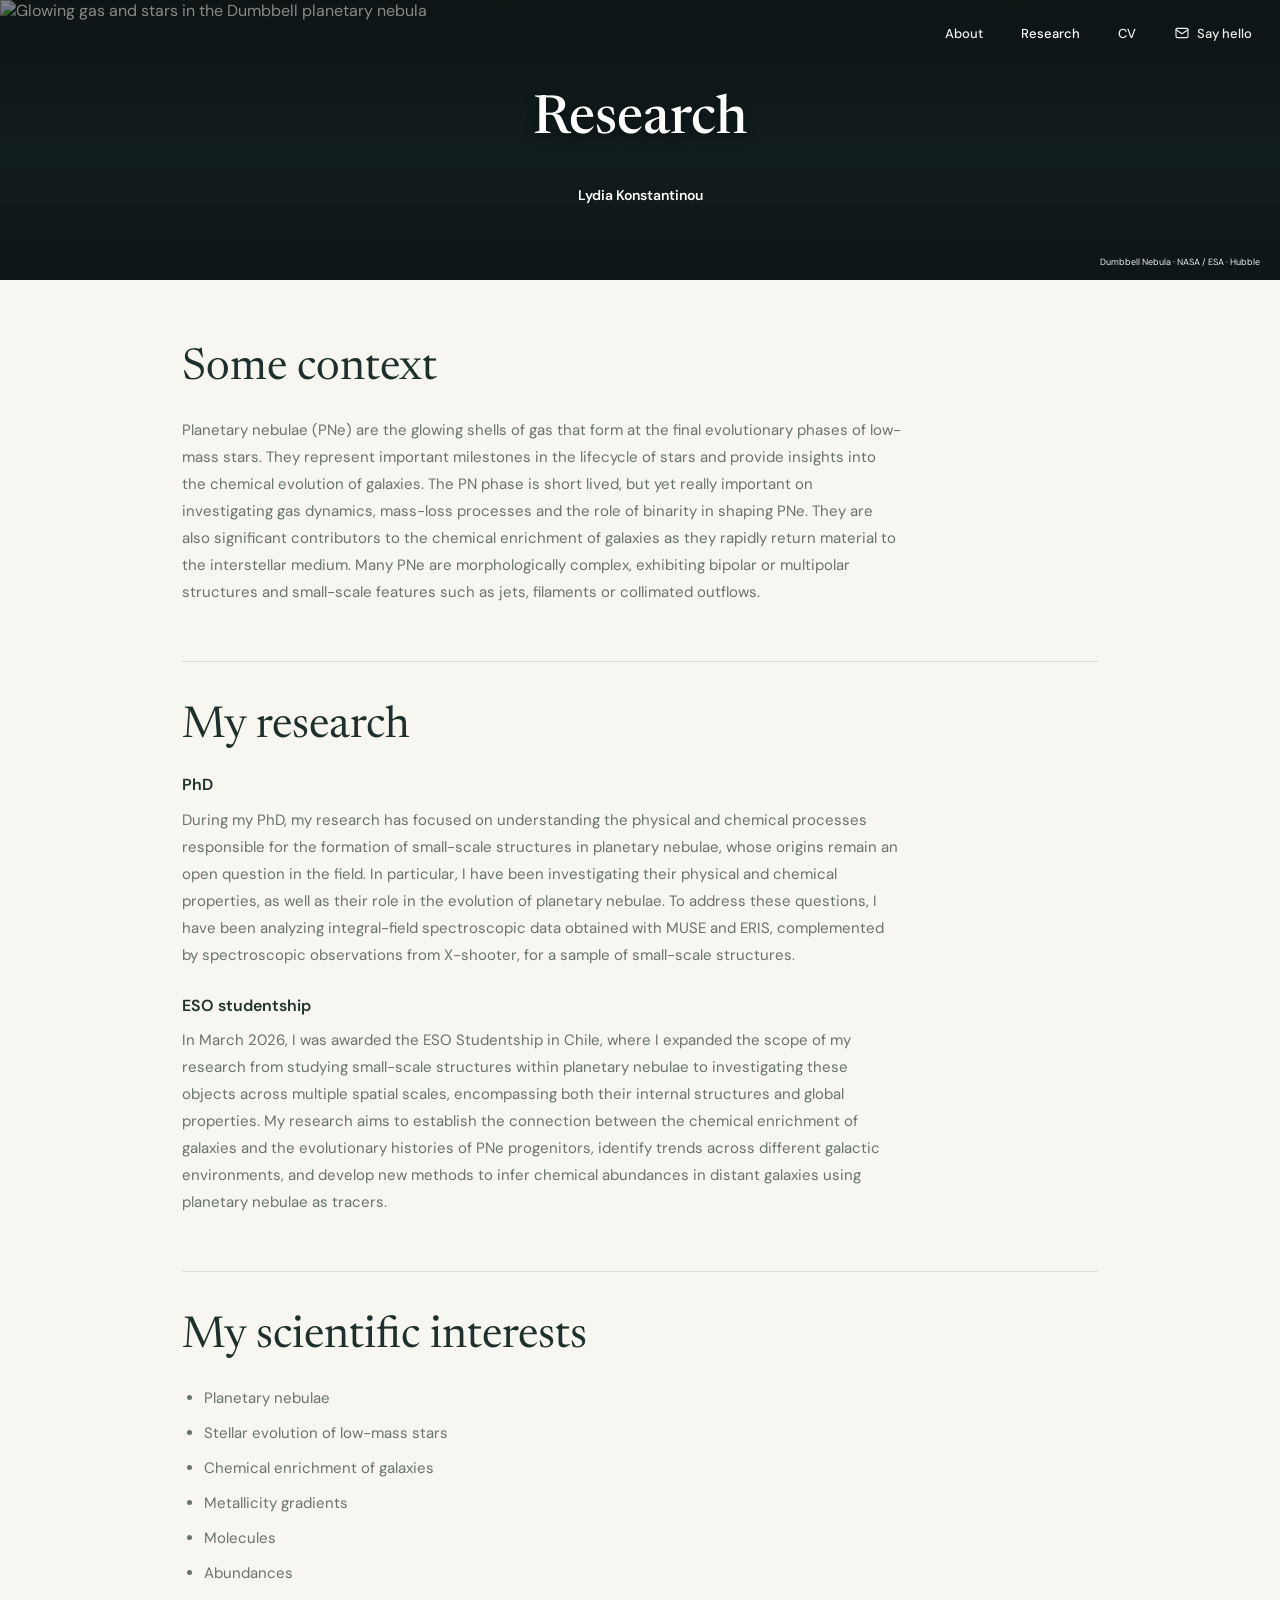
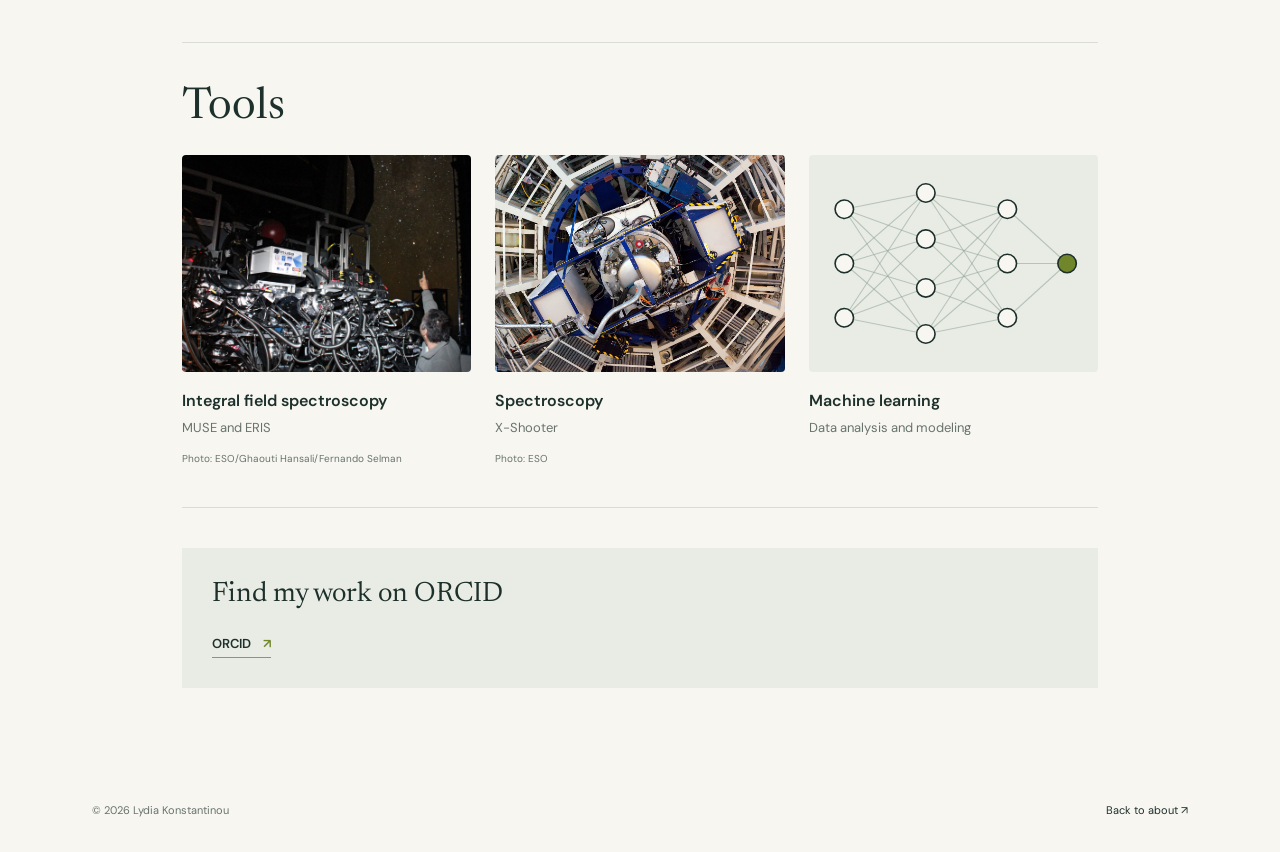
==== writing/index.html @ 40bbfa34 "Add files via upload" ====
<!doctype html>
<html lang="en">
  <head>
    <meta charset="utf-8">
    <meta name="viewport" content="width=device-width, initial-scale=1">
    <meta name="description" content="Research, scientific interests, and tools of Lydia Konstantinou.">
    <meta name="author" content="Lydia Konstantinou">
    <title>Research — Lydia Konstantinou</title>
    <link rel="preconnect" href="https://fonts.googleapis.com">
    <link rel="preconnect" href="https://fonts.gstatic.com" crossorigin>
    <link href="https://fonts.googleapis.com/css2?family=DM+Mono:wght@400;500&amp;family=DM+Sans:wght@400;500;600;700&amp;family=Newsreader:opsz,wght@6..72,400;6..72,500&amp;display=swap" rel="stylesheet">
    <link rel="stylesheet" href="../styles.css">
  </head>
  <body id="top" class="research-page">
    <div class="hero-banner">
      <img class="hero-photo" src="https://science.nasa.gov/wp-content/uploads/2023/04/opo0306a-jpg.webp" alt="Glowing gas and stars in the Dumbbell planetary nebula" fetchpriority="high">
      <header class="site-header">
        <nav class="site-nav" aria-label="Main navigation">
          <a class="nav-link" href="../index.html">About</a>
          <a class="nav-link active" href="index.html" aria-current="page">Research</a>
          <a class="nav-link" href="../cv.html">CV</a>
          <a class="nav-link email-nav-link" href="mailto:Lydia.Konstantinou@eso.org" aria-label="Say hello — email Lydia.Konstantinou@eso.org"><svg class="email-icon" viewBox="0 0 24 24" fill="none" stroke="currentColor" stroke-width="1.7" stroke-linecap="round" stroke-linejoin="round" aria-hidden="true"><rect x="3" y="5" width="18" height="14" rx="2"/><path d="m3 7 9 6 9-6"/></svg><span>Say hello</span></a>
        </nav>
      </header>
      <section class="hero-title" aria-labelledby="research-title">
        <h1 id="research-title">Research</h1>
        <a href="mailto:lydiakonst@gmail.com">Lydia Konstantinou</a>
      </section>
      <p class="hero-credit">Dumbbell Nebula · NASA / ESA · Hubble</p>
    </div>

    <main class="research-main">
      <section class="research-section" aria-labelledby="nebulae-title">
        <h2 id="nebulae-title">Some context</h2>
        <!-- Replace this paragraph with your explanation. Add more paragraphs here as needed. -->
        <div class="research-copy">
          <p>Planetary nebulae (PNe) are the glowing shells of gas 
            that form at the final evolutionary phases of low-mass stars.
            They represent important milestones in the lifecycle of stars and provide insights into the chemical evolution of galaxies. 
            The PN phase is short lived, but yet really important
            on investigating gas dynamics, mass-loss processes and the role of binarity in shaping PNe.  
            They are also significant contributors to the chemical enrichment of galaxies as they rapidly return material to the interstellar medium. 
         Many PNe are morphologically complex, exhibiting bipolar or multipolar structures and small-scale features such as 
    jets, filaments or collimated outflows. </p>
        </div>
      </section>

      <section class="research-section" aria-labelledby="my-research-title">
        <h2 id="my-research-title">My research</h2>
        <div class="research-copy">
          <h3 class="research-subheading">PhD</h3>
          <p>During my PhD, my research has focused on understanding 
            the physical and chemical processes responsible for the formation 
            of small-scale structures in planetary nebulae, whose origins
             remain an open question in the field. In particular, I have been
             investigating their physical and chemical properties, as well as 
             their role in the evolution of planetary nebulae. To address these
              questions, I have been analyzing integral-field spectroscopic 
              data obtained with MUSE and ERIS, complemented by spectroscopic 
              observations from X-shooter, for a sample of small-scale 
              structures.</p>

          <h3 class="research-subheading">ESO studentship</h3>
          <p>In March 2026, I was awarded the ESO Studentship in Chile, 
            where I expanded the scope of my research from studying small-scale structures
             within planetary nebulae to investigating these objects across multiple
              spatial scales, encompassing both their internal structures and global
               properties. 
            My research aims to establish the connection between the chemical enrichment of
             galaxies and the evolutionary histories of PNe progenitors, 
             identify trends across different galactic environments,
              and develop new methods to infer chemical abundances in distant 
              galaxies using planetary nebulae as tracers.</p>
        </div>
      </section>

      <section class="research-section" aria-labelledby="interests-title">
        <h2 id="interests-title">My scientific interests</h2>
        <ul class="scientific-interests">
          <li>Planetary nebulae</li>
       <li>Stellar evolution of low-mass stars</li>
          <li>Chemical enrichment of galaxies</li>
         <li>Metallicity gradients</li>
            <li>Molecules</li>
            <li>Abundances</li>

        </ul>
      </section>

      <section class="research-section" aria-labelledby="tools-title">
        <h2 id="tools-title">Tools</h2>
        <div class="research-tools">
          <figure class="research-tool">
            <img src="../assets/research/muse.jpg" alt="MUSE integral field spectrograph inside the Very Large Telescope dome" loading="lazy">
            <figcaption>
              <h3>Integral field spectroscopy</h3>
              <p>MUSE and ERIS</p>
              <a class="image-credit" href="https://www.eso.org/public/images/eso1407f/">Photo: ESO/Ghaouti Hansali/Fernando Selman</a>
            </figcaption>
          </figure>
          <figure class="research-tool">
            <img src="../assets/research/xshooter.jpg" alt="The X-shooter spectrograph instrument" loading="lazy">
            <figcaption>
              <h3>Spectroscopy</h3>
              <p>X-Shooter</p>
              <a class="image-credit" href="https://www.eso.org/public/images/eso0920b/">Photo: ESO</a>
            </figcaption>
          </figure>
          <figure class="research-tool">
            <img src="../assets/research/machine-learning.svg" alt="Illustration of connected nodes in a neural network" loading="lazy">
            <figcaption>
              <h3>Machine learning</h3>
              <p>Data analysis and modeling</p>
            </figcaption>
          </figure>
        </div>
      </section>

      <section class="orcid-section" aria-labelledby="orcid-title">
        <h2 id="orcid-title">Find my work on ORCID</h2>
        <a class="text-link orcid-link" href="https://orcid.org/0000-0002-1382-2367">ORCID <span aria-hidden="true">↗</span></a>
      </section>
    </main>

    <footer class="site-footer">
      <span>© 2026 Lydia Konstantinou</span>
      <a href="../index.html">Back to about ↗</a>
    </footer>
  </body>
</html>
---- styles.css ----
:root {
  color-scheme: light;
  --paper: #f7f6f1;
  --ink: #1d302c;
  --muted: #68736d;
  --line: #d9ddd5;
  --accent: #d1f05a;
  --mono: "DM Mono", monospace;
  --sans: "DM Sans", sans-serif;
  --serif: "Newsreader", Georgia, serif;
}

* {
  box-sizing: border-box;
}

html {
  scroll-behavior: smooth;
}

body {
  margin: 0;
  background: var(--paper);
  color: var(--ink);
  font-family: var(--sans);
  -webkit-font-smoothing: antialiased;
}

a {
  color: inherit;
  text-decoration: none;
}

.site-header,
.site-footer {
  display: flex;
  align-items: center;
  justify-content: space-between;
  padding-inline: 7.2%;
}

.site-header {
  height: 86px;
  border-bottom: 1px solid var(--line);
}

.wordmark {
  font-size: 20px;
  font-weight: 700;
  letter-spacing: 0;
}

.wordmark span {
  color: #8aa42c;
}

.site-nav {
  display: flex;
  align-items: center;
  gap: 38px;
  height: 100%;
}

.nav-link,
.header-note {
  font-size: 13px;
  font-weight: 500;
}

.nav-link {
  display: grid;
  align-content: center;
  height: 100%;
  color: var(--muted);
}

.nav-link.active {
  color: var(--ink);
  box-shadow: inset 0 -2px var(--ink);
}

.nav-link.email-nav-link {
  display: flex;
  align-items: center;
  gap: 7px;
  white-space: nowrap;
}

.email-icon {
  width: 16px;
  height: 16px;
  flex-shrink: 0;
}

.header-note span {
  margin-left: 7px;
}

.intro {
  position: relative;
  display: grid;
  grid-template-columns: 1fr 0.92fr;
  align-items: center;
  gap: 7.5%;
  min-height: 590px;
  padding: 82px 10.2% 92px 13.5%;
  overflow: hidden;
}

.intro-copy {
  max-width: 470px;
  padding-bottom: 8px;
  animation: arrive 700ms ease-out both;
}

.eyebrow,
.section-label,
.intro-image figcaption,
.intro-index,
.writing-count {
  font-family: var(--mono);
  font-size: 10px;
  letter-spacing: 0;
  text-transform: uppercase;
}

.eyebrow {
  display: flex;
  align-items: center;
  gap: 10px;
  margin: 0 0 28px;
  color: var(--muted);
}

.status-dot {
  width: 8px;
  height: 8px;
  border-radius: 50%;
  background: #8aa42c;
  box-shadow: 0 0 0 4px #e8edda;
}

h1,
h2,
p,
figure {
  margin-top: 0;
}

.intro h1 {
  margin-bottom: 23px;
  font-family: var(--serif);
  font-size: clamp(54px, 6.3vw, 86px);
  font-weight: 400;
  line-height: 0.98;
}

.intro h1 span {
  color: #71852b;
  font-style: italic;
}

.intro-text {
  max-width: 365px;
  margin-bottom: 29px;
  color: var(--muted);
  font-size: 15px;
  line-height: 1.8;
}

.text-link {
  display: inline-flex;
  align-items: center;
  gap: 12px;
  padding-bottom: 5px;
  border-bottom: 1px solid #8aa42c;
  font-size: 13px;
  font-weight: 600;
}

.text-link span {
  color: #71852b;
  transition: transform 160ms ease;
}

.text-link:hover span {
  transform: translateX(4px);
}

.intro-image {
  position: relative;
  width: 100%;
  max-width: 500px;
  margin: 0;
  animation: arrive 700ms 120ms ease-out both;
}

.intro-image img {
  display: block;
  width: 100%;
  aspect-ratio: 1.17;
  object-fit: cover;
  object-position: center;
}

.intro-image figcaption {
  display: flex;
  justify-content: space-between;
  padding-top: 12px;
  color: var(--muted);
  font-size: 9px;
}

.intro-index {
  position: absolute;
  right: 7.2%;
  bottom: 58px;
  color: #95a098;
}

.affiliations {
  padding: 40px 13.5% 48px;
  background: #e9ece4;
}

.contact-section {
  padding: 56px 13.5%;
}

.contact-section h2 {
  margin-bottom: 20px;
  font-family: var(--serif);
  font-size: clamp(34px, 4vw, 52px);
  font-weight: 400;
}

.contact-section p {
  max-width: 620px;
  color: var(--muted);
  font-size: 15px;
  line-height: 1.8;
}

.contact-button {
  display: inline-flex;
  align-items: center;
  gap: 9px;
  margin-top: 8px;
  padding: 13px 20px;
  border-radius: 4px;
  background: var(--ink);
  color: var(--paper);
  font-size: 14px;
  font-weight: 500;
}

.contact-button:hover {
  background: #354d43;
}

.contact-emails {
  display: grid;
  gap: 12px;
  padding: 0;
  margin: 24px 0 0;
  list-style: none;
  font-size: 14px;
}

.contact-emails a {
  text-decoration: underline;
  text-decoration-color: #8aa42c;
  text-underline-offset: 5px;
  overflow-wrap: anywhere;
}

@media (max-width: 760px) {
  .contact-section {
    padding: 40px 8%;
  }
}

.affiliation-list {
  display: grid;
  grid-template-columns: repeat(3, minmax(0, 1fr));
  gap: 32px;
  margin-top: 28px;
}

.affiliation {
  display: flex;
  flex-direction: column;
  align-items: center;
  gap: 18px;
  text-align: center;
  font-size: 13px;
  line-height: 1.5;
}

.affiliation-logo {
  display: grid;
  place-items: center;
  width: 100%;
  height: 160px;
}

.affiliation-logo img {
  display: block;
  width: auto;
  height: auto;
  max-width: 100%;
  max-height: 160px;
  object-fit: contain;
}

.affiliation-logo img[src$="eso.jpg"] {
  mix-blend-mode: multiply;
}

.affiliation-logo img[src$="eso.jpg"],
.affiliation-logo img[src$="patras.png"] {
  max-height: 130px;
}

.affiliation:hover span {
  text-decoration: underline;
  text-underline-offset: 4px;
}

@media (max-width: 760px) {
  .affiliations {
    padding: 37px 8%;
  }

  .affiliation-list {
    grid-template-columns: 1fr;
    max-width: 340px;
    margin-inline: auto;
  }
}

.about-strip {
  display: grid;
  grid-template-columns: 1fr 2.5fr auto;
  align-items: center;
  gap: 6%;
  min-height: 180px;
  padding: 35px 13.5%;
  background: #e9ece4;
}

.section-label {
  margin: 0;
  color: #66736a;
  font-size: 9px;
  white-space: nowrap;
}

.about-copy {
  max-width: 570px;
  margin: 0;
  font-family: var(--serif);
  font-size: 21px;
  line-height: 1.5;
}

.round-link {
  display: grid;
  width: 42px;
  aspect-ratio: 1;
  place-items: center;
  border: 1px solid #a9b2a6;
  border-radius: 50%;
  font-size: 17px;
  transition: background 160ms ease, color 160ms ease;
}

.round-link:hover {
  background: var(--ink);
  color: var(--paper);
}

.site-footer {
  min-height: 84px;
  color: var(--muted);
  font-size: 11px;
}

.site-footer a {
  color: var(--ink);
}

.writing-main {
  max-width: 940px;
  min-height: calc(100vh - 170px);
  margin: 0 auto;
  padding: 92px 30px 100px;
}

.research-main {
  max-width: 1120px;
  margin-inline: auto;
  padding: 64px 8% 80px;
  animation: arrive 700ms ease-out both;
}

.research-section {
  padding-bottom: 40px;
  margin-bottom: 40px;
  border-bottom: 1px solid var(--line);
}

.research-section .section-label {
  margin-bottom: 18px;
}

.research-main h2 {
  margin-bottom: 22px;
  font-family: var(--serif);
  font-size: clamp(30px, 4vw, 44px);
  font-weight: 400;
  line-height: 1.15;
}

.research-copy,
.talks-list {
  max-width: 720px;
  min-height: 110px;
  color: var(--muted);
  font-size: 15px;
  line-height: 1.8;
}

.content-placeholder {
  color: var(--muted);
  font-style: italic;
}

.research-subheading {
  margin: 26px 0 10px;
  color: var(--ink);
  font-family: var(--sans);
  font-size: 16px;
  font-weight: 600;
  line-height: 1.4;
}

.research-subheading:first-child {
  margin-top: 0;
}

.talk-entry {
  padding-block: 24px;
  border-bottom: 1px solid var(--line);
}

.talks-items {
  margin: 0;
  padding-left: 22px;
}

.talks-items li {
  padding-left: 6px;
  margin-bottom: 16px;
}

.talk-meta {
  margin-bottom: 10px;
  font-family: var(--mono);
  font-size: 11px;
}

.talk-entry h3 {
  margin: 0 0 12px;
  font-family: var(--serif);
  font-size: 26px;
  font-weight: 400;
  color: var(--ink);
}

.orcid-section {
  padding: 30px;
  background: #e9ece4;
}

.orcid-section h2 {
  font-size: 28px;
}

.scientific-interests {
  padding-left: 22px;
  color: var(--muted);
  font-size: 15px;
  line-height: 1.8;
}

.scientific-interests li + li {
  margin-top: 8px;
}

.research-tools {
  display: grid;
  grid-template-columns: repeat(3, minmax(0, 1fr));
  gap: 24px;
}

.research-tool {
  margin: 0;
}

.research-tool img {
  display: block;
  width: 100%;
  aspect-ratio: 4 / 3;
  object-fit: cover;
  border-radius: 4px;
}

.research-tool:first-child img {
  object-position: center 65%;
}

.research-tool h3 {
  margin: 18px 0 8px;
  font-size: 16px;
  font-weight: 600;
}

.research-tool p {
  margin-bottom: 10px;
  color: var(--muted);
  font-size: 13px;
}

.image-credit {
  color: var(--muted);
  font-size: 10px;
  line-height: 1.5;
}

.image-credit:hover {
  text-decoration: underline;
}

@media (max-width: 760px) {
  .research-tools {
    grid-template-columns: 1fr;
    gap: 32px;
  }
}

.cv-contents {
  display: flex;
  flex-wrap: wrap;
  gap: 12px 24px;
  margin-bottom: 48px;
  font-size: 13px;
  color: var(--muted);
}

.cv-contents a:hover {
  text-decoration: underline;
}

.cv-section {
  color: var(--muted);
  font-size: 15px;
  line-height: 1.8;
  scroll-margin-top: 24px;
}

.cv-section h2,
.cv-section h3 {
  color: var(--ink);
}

.cv-section h3 {
  margin: 28px 0 10px;
  font-size: 17px;
  font-weight: 600;
  line-height: 1.4;
}

.cv-meta {
  font-size: 13px;
}

.cv-entry + .cv-entry {
  margin-top: 32px;
}

.cv-list {
  padding-left: 22px;
}

.cv-list li {
  padding-left: 4px;
  margin-bottom: 14px;
}

.writing-main .eyebrow {
  margin-bottom: 22px;
}

.writing-main h1 {
  margin-bottom: 18px;
  font-family: var(--serif);
  font-size: clamp(56px, 7vw, 84px);
  font-weight: 400;
}

.writing-lede {
  max-width: 520px;
  margin-bottom: 58px;
  color: var(--muted);
  font-size: 15px;
  line-height: 1.8;
}

.writing-list {
  border-top: 1px solid var(--line);
}

.writing-item {
  display: grid;
  grid-template-columns: 110px 1fr auto;
  align-items: center;
  gap: 26px;
  min-height: 98px;
  border-bottom: 1px solid var(--line);
}

.writing-item time,
.writing-count {
  color: var(--muted);
}

.writing-item h2 {
  margin: 0;
  font-family: var(--serif);
  font-size: 24px;
  font-weight: 400;
}

.writing-count {
  font-size: 9px;
}

.hero-banner {
  position: relative;
  isolation: isolate;
  min-height: 280px;
  background: #182728;
  color: #fff;
}

.hero-photo {
  position: absolute;
  inset: 0;
  z-index: -2;
  width: 100%;
  height: 100%;
  object-fit: cover;
  object-position: center 45%;
}

.hero-banner::before {
  content: "";
  position: absolute;
  inset: 0;
  z-index: -1;
  background: linear-gradient(180deg, rgb(0 0 0 / 48%), rgb(0 0 0 / 28%) 55%, rgb(0 0 0 / 45%));
}

.hero-banner .site-header {
  height: 66px;
  padding-inline: 28px;
  border: 0;
  gap: 30px;
}

.hero-banner .wordmark {
  font-size: 18px;
  font-weight: 400;
}

.hero-banner .site-nav {
  margin-left: auto;
}

.hero-banner .nav-link {
  color: #eee;
}

.hero-banner .nav-link.active {
  color: #fff;
  box-shadow: none;
}

.hero-title {
  padding: 24px 24px 62px;
  text-align: center;
}

.hero-title h1 {
  margin-bottom: 32px;
  font-family: var(--serif);
  font-size: clamp(38px, 4.2vw, 58px);
  font-weight: 500;
  line-height: 1.15;
  text-shadow: 0 2px 12px rgb(0 0 0 / 35%);
}

.hero-title a {
  font-size: 14px;
  font-weight: 600;
}

.hero-affiliations {
  max-width: 720px;
  margin: 0 auto;
  font-size: 13px;
  font-weight: 400;
  line-height: 1.7;
  color: #fff;
}

.hero-credit {
  position: absolute;
  right: 20px;
  bottom: 12px;
  margin: 0;
  font-size: 9px;
  color: #eee;
}

.home-page .intro {
  display: block;
  min-height: 0;
  padding: 64px 13.5%;
}

.home-page .intro-copy {
  max-width: 780px;
}

.about-photo-row {
  display: grid;
  grid-template-columns: minmax(0, 1fr) minmax(0, 1.4fr);
  align-items: start;
  gap: 32px;
  margin-bottom: 36px;
}

.about-heading {
  display: flex;
  align-items: center;
  gap: 20px;
  margin-top: 40px;
}

.portrait-arrow {
  width: clamp(80px, 10vw, 160px);
  height: 70px;
  color: #71852b;
  flex-shrink: 0;
}

.portrait-arrow[hidden] {
  display: none;
}

.about-portrait {
  margin: 12px 0 0;
}

.about-portrait img {
  display: block;
  width: 100%;
  height: auto;
  border-radius: 8px;
}

.hobbies-line {
  margin-bottom: 24px;
  color: var(--muted);
  font-size: 13px;
  line-height: 1.7;
}

.home-page .intro h2 {
  margin-bottom: 20px;
  font-family: var(--serif);
  font-size: clamp(34px, 4vw, 52px);
  font-weight: 400;
  line-height: 1.1;
}

.home-page .intro-text {
  max-width: 620px;
}

a:focus-visible {
  outline: 2px solid currentColor;
  outline-offset: 5px;
}

@media (max-width: 760px) {
  .about-photo-row {
    grid-template-columns: 1fr;
    gap: 28px;
  }

  .about-portrait {
    max-width: 480px;
    justify-self: center;
  }

  .portrait-arrow {
    transform: rotate(65deg);
  }

  .hero-banner .site-header {
    padding-inline: 6%;
    gap: 16px;
  }

  .hero-banner .wordmark {
    font-size: 15px;
  }

  .hero-banner .site-nav {
    gap: 18px;
  }

  .hero-banner .header-note {
    display: none;
  }

  .hero-title {
    padding-top: 32px;
  }

  .home-page .intro {
    padding: 48px 8%;
  }
}

@keyframes arrive {
  from { opacity: 0; transform: translateY(12px); }
  to { opacity: 1; transform: translateY(0); }
}

@media (max-width: 760px) {
  .site-header,
  .site-footer {
    padding-inline: 6%;
  }

  .site-header {
    height: 72px;
  }

  .site-nav {
    gap: 23px;
  }

  .header-note {
    font-size: 0;
  }

  .header-note span {
    font-size: 15px;
  }

  .intro {
    grid-template-columns: 1fr;
    gap: 48px;
    padding: 72px 8% 62px;
  }

  .intro h1 {
    font-size: 66px;
  }

  .intro-image {
    max-width: none;
  }

  .intro-image img {
    aspect-ratio: 1.28;
  }

  .intro-index {
    right: 8%;
    bottom: 33px;
  }

  .about-strip {
    grid-template-columns: 1fr auto;
    gap: 20px;
    padding: 37px 8%;
  }

  .about-copy {
    grid-column: 1 / -1;
    grid-row: 2;
    font-size: 19px;
  }

  .round-link {
    grid-column: 2;
    grid-row: 1;
  }

  .site-footer {
    flex-wrap: wrap;
    gap: 12px;
    padding-block: 22px;
  }

  .site-footer span:nth-child(2) {
    display: none;
  }

  .writing-main {
    min-height: calc(100vh - 142px);
    padding: 72px 8% 80px;
  }

  .writing-item {
    grid-template-columns: 78px 1fr auto;
    gap: 14px;
    min-height: 88px;
  }

  .writing-item h2 {
    font-size: 20px;
  }
}

@media (prefers-reduced-motion: reduce) {
  *, *::before, *::after {
    scroll-behavior: auto !important;
    animation-duration: 0.01ms !important;
    transition-duration: 0.01ms !important;
  }
}
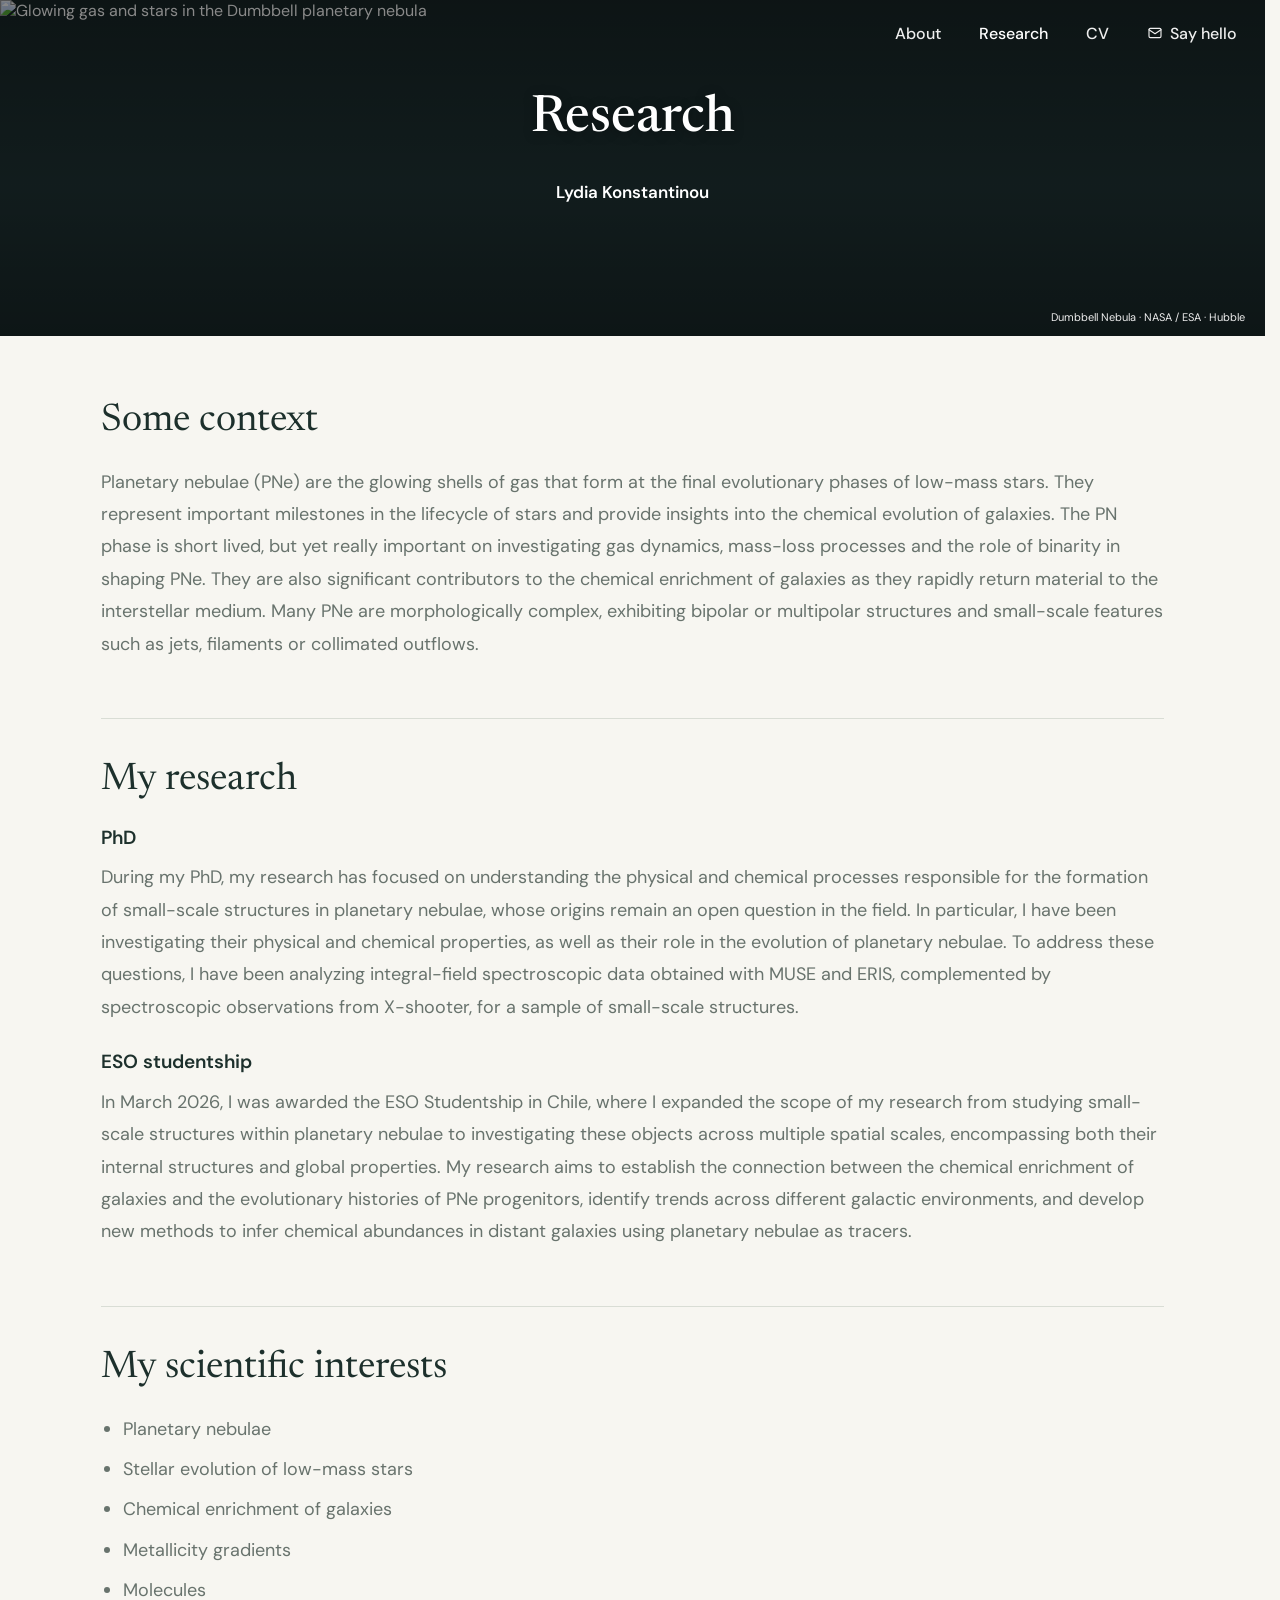
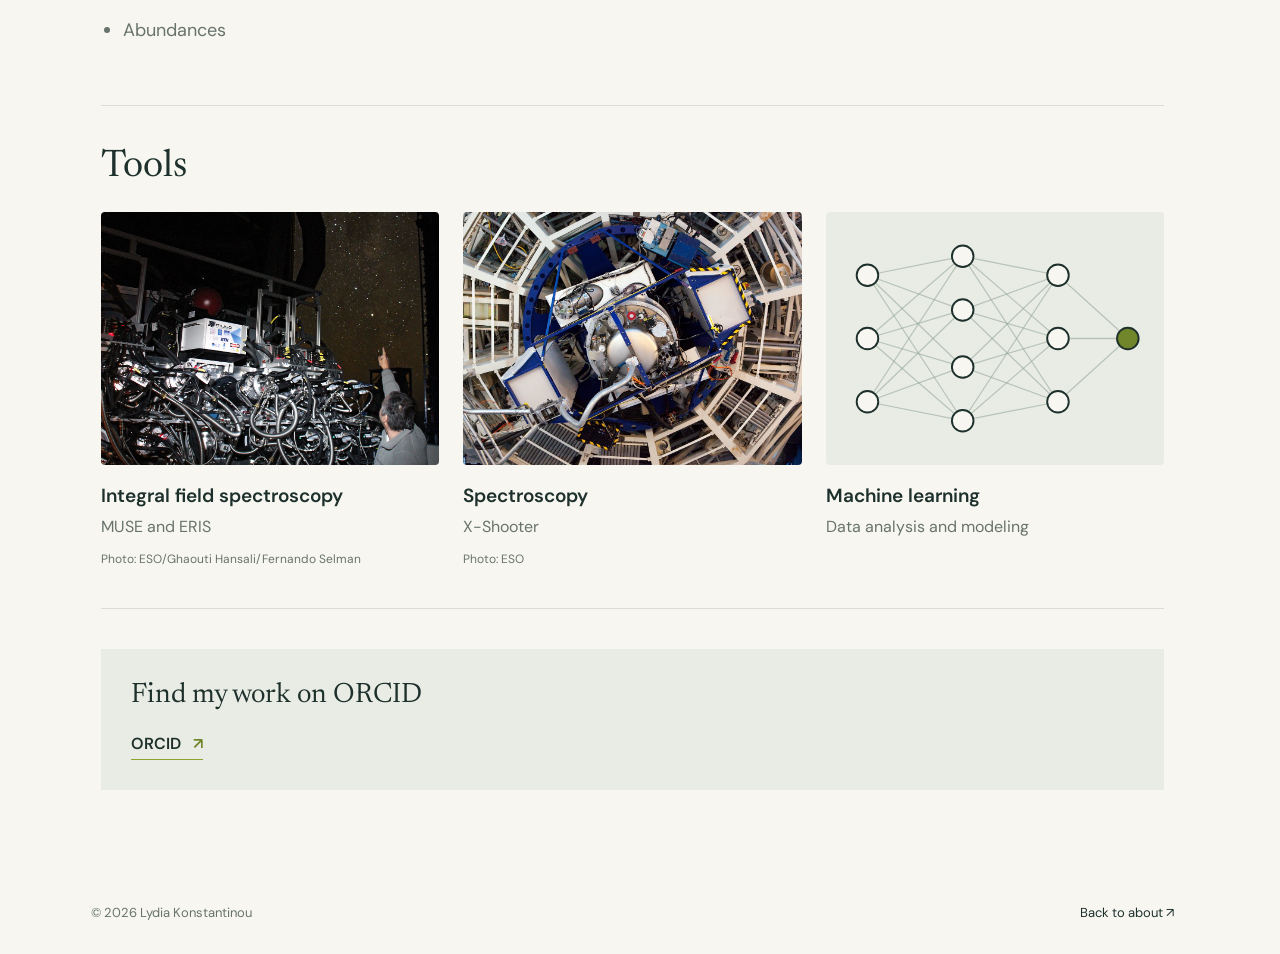
==== commit 719c3a2a: "Add files via upload" ====
--- a/writing/index.html
+++ b/writing/index.html
@@ -10,6 +10,7 @@
     <link rel="preconnect" href="https://fonts.gstatic.com" crossorigin>
     <link href="https://fonts.googleapis.com/css2?family=DM+Mono:wght@400;500&amp;family=DM+Sans:wght@400;500;600;700&amp;family=Newsreader:opsz,wght@6..72,400;6..72,500&amp;display=swap" rel="stylesheet">
     <link rel="stylesheet" href="../styles.css">
+    <script src="../navigation.js" defer></script>
   </head>
   <body id="top" class="research-page">
     <div class="hero-banner">
--- a/styles.css
+++ b/styles.css
@@ -16,6 +16,7 @@
 
 html {
   scroll-behavior: smooth;
+  scrollbar-gutter: stable;
 }
 
 body {
@@ -45,7 +46,7 @@
 }
 
 .wordmark {
-  font-size: 20px;
+  font-size: 24px;
   font-weight: 700;
   letter-spacing: 0;
 }
@@ -63,7 +64,7 @@
 
 .nav-link,
 .header-note {
-  font-size: 13px;
+  font-size: 16px;
   font-weight: 500;
 }
 
@@ -119,7 +120,7 @@
 .intro-index,
 .writing-count {
   font-family: var(--mono);
-  font-size: 10px;
+  font-size: 12px;
   letter-spacing: 0;
   text-transform: uppercase;
 }
@@ -150,7 +151,7 @@
 .intro h1 {
   margin-bottom: 23px;
   font-family: var(--serif);
-  font-size: clamp(54px, 6.3vw, 86px);
+  font-size: clamp(65px, 6.3vw, 103px);
   font-weight: 400;
   line-height: 0.98;
 }
@@ -164,7 +165,7 @@
   max-width: 365px;
   margin-bottom: 29px;
   color: var(--muted);
-  font-size: 15px;
+  font-size: 18px;
   line-height: 1.8;
 }
 
@@ -174,7 +175,7 @@
   gap: 12px;
   padding-bottom: 5px;
   border-bottom: 1px solid #8aa42c;
-  font-size: 13px;
+  font-size: 16px;
   font-weight: 600;
 }
 
@@ -208,7 +209,7 @@
   justify-content: space-between;
   padding-top: 12px;
   color: var(--muted);
-  font-size: 9px;
+  font-size: 11px;
 }
 
 .intro-index {
@@ -219,25 +220,25 @@
 }
 
 .affiliations {
-  padding: 40px 13.5% 48px;
+  padding: 40px 8% 48px;
   background: #e9ece4;
 }
 
 .contact-section {
-  padding: 56px 13.5%;
+  padding: 56px 8%;
 }
 
 .contact-section h2 {
   margin-bottom: 20px;
   font-family: var(--serif);
-  font-size: clamp(34px, 4vw, 52px);
+  font-size: clamp(30px, 3vw, 40px);
   font-weight: 400;
 }
 
 .contact-section p {
   max-width: 620px;
   color: var(--muted);
-  font-size: 15px;
+  font-size: 18px;
   line-height: 1.8;
 }
 
@@ -250,7 +251,7 @@
   border-radius: 4px;
   background: var(--ink);
   color: var(--paper);
-  font-size: 14px;
+  font-size: 17px;
   font-weight: 500;
 }
 
@@ -264,7 +265,7 @@
   padding: 0;
   margin: 24px 0 0;
   list-style: none;
-  font-size: 14px;
+  font-size: 17px;
 }
 
 .contact-emails a {
@@ -293,7 +294,7 @@
   align-items: center;
   gap: 18px;
   text-align: center;
-  font-size: 13px;
+  font-size: 16px;
   line-height: 1.5;
 }
 
@@ -301,7 +302,7 @@
   display: grid;
   place-items: center;
   width: 100%;
-  height: 160px;
+  height: 210px;
 }
 
 .affiliation-logo img {
@@ -309,7 +310,7 @@
   width: auto;
   height: auto;
   max-width: 100%;
-  max-height: 160px;
+  max-height: 200px;
   object-fit: contain;
 }
 
@@ -319,7 +320,12 @@
 
 .affiliation-logo img[src$="eso.jpg"],
 .affiliation-logo img[src$="patras.png"] {
-  max-height: 130px;
+  max-height: 170px;
+}
+
+.affiliation-logo img[src$="noa.svg"] {
+  width: 200px;
+  height: 200px;
 }
 
 .affiliation:hover span {
@@ -352,7 +358,7 @@
 .section-label {
   margin: 0;
   color: #66736a;
-  font-size: 9px;
+  font-size: 11px;
   white-space: nowrap;
 }
 
@@ -360,7 +366,7 @@
   max-width: 570px;
   margin: 0;
   font-family: var(--serif);
-  font-size: 21px;
+  font-size: 25px;
   line-height: 1.5;
 }
 
@@ -371,7 +377,7 @@
   place-items: center;
   border: 1px solid #a9b2a6;
   border-radius: 50%;
-  font-size: 17px;
+  font-size: 20px;
   transition: background 160ms ease, color 160ms ease;
 }
 
@@ -383,7 +389,7 @@
 .site-footer {
   min-height: 84px;
   color: var(--muted);
-  font-size: 11px;
+  font-size: 13px;
 }
 
 .site-footer a {
@@ -398,10 +404,14 @@
 }
 
 .research-main {
-  max-width: 1120px;
+  max-width: none;
   margin-inline: auto;
   padding: 64px 8% 80px;
   animation: arrive 700ms ease-out both;
+}
+
+.research-main .research-copy {
+  max-width: none;
 }
 
 .research-section {
@@ -417,7 +427,7 @@
 .research-main h2 {
   margin-bottom: 22px;
   font-family: var(--serif);
-  font-size: clamp(30px, 4vw, 44px);
+  font-size: clamp(28px, 3vw, 38px);
   font-weight: 400;
   line-height: 1.15;
 }
@@ -427,7 +437,7 @@
   max-width: 720px;
   min-height: 110px;
   color: var(--muted);
-  font-size: 15px;
+  font-size: 18px;
   line-height: 1.8;
 }
 
@@ -440,7 +450,7 @@
   margin: 26px 0 10px;
   color: var(--ink);
   font-family: var(--sans);
-  font-size: 16px;
+  font-size: 19px;
   font-weight: 600;
   line-height: 1.4;
 }
@@ -467,13 +477,13 @@
 .talk-meta {
   margin-bottom: 10px;
   font-family: var(--mono);
-  font-size: 11px;
+  font-size: 13px;
 }
 
 .talk-entry h3 {
   margin: 0 0 12px;
   font-family: var(--serif);
-  font-size: 26px;
+  font-size: 31px;
   font-weight: 400;
   color: var(--ink);
 }
@@ -490,7 +500,7 @@
 .scientific-interests {
   padding-left: 22px;
   color: var(--muted);
-  font-size: 15px;
+  font-size: 18px;
   line-height: 1.8;
 }
 
@@ -522,19 +532,19 @@
 
 .research-tool h3 {
   margin: 18px 0 8px;
-  font-size: 16px;
+  font-size: 19px;
   font-weight: 600;
 }
 
 .research-tool p {
   margin-bottom: 10px;
   color: var(--muted);
-  font-size: 13px;
+  font-size: 16px;
 }
 
 .image-credit {
   color: var(--muted);
-  font-size: 10px;
+  font-size: 12px;
   line-height: 1.5;
 }
 
@@ -554,7 +564,7 @@
   flex-wrap: wrap;
   gap: 12px 24px;
   margin-bottom: 48px;
-  font-size: 13px;
+  font-size: 16px;
   color: var(--muted);
 }
 
@@ -564,7 +574,7 @@
 
 .cv-section {
   color: var(--muted);
-  font-size: 15px;
+  font-size: 18px;
   line-height: 1.8;
   scroll-margin-top: 24px;
 }
@@ -576,13 +586,13 @@
 
 .cv-section h3 {
   margin: 28px 0 10px;
-  font-size: 17px;
+  font-size: 20px;
   font-weight: 600;
   line-height: 1.4;
 }
 
 .cv-meta {
-  font-size: 13px;
+  font-size: 16px;
 }
 
 .cv-entry + .cv-entry {
@@ -605,7 +615,7 @@
 .writing-main h1 {
   margin-bottom: 18px;
   font-family: var(--serif);
-  font-size: clamp(56px, 7vw, 84px);
+  font-size: clamp(67px, 7vw, 101px);
   font-weight: 400;
 }
 
@@ -613,7 +623,7 @@
   max-width: 520px;
   margin-bottom: 58px;
   color: var(--muted);
-  font-size: 15px;
+  font-size: 18px;
   line-height: 1.8;
 }
 
@@ -638,12 +648,12 @@
 .writing-item h2 {
   margin: 0;
   font-family: var(--serif);
-  font-size: 24px;
+  font-size: 29px;
   font-weight: 400;
 }
 
 .writing-count {
-  font-size: 9px;
+  font-size: 11px;
 }
 
 .hero-banner {
@@ -680,7 +690,7 @@
 }
 
 .hero-banner .wordmark {
-  font-size: 18px;
+  font-size: 22px;
   font-weight: 400;
 }
 
@@ -698,6 +708,7 @@
 }
 
 .hero-title {
+  min-height: 270px;
   padding: 24px 24px 62px;
   text-align: center;
 }
@@ -705,21 +716,21 @@
 .hero-title h1 {
   margin-bottom: 32px;
   font-family: var(--serif);
-  font-size: clamp(38px, 4.2vw, 58px);
+  font-size: clamp(38px, 4vw, 54px);
   font-weight: 500;
   line-height: 1.15;
   text-shadow: 0 2px 12px rgb(0 0 0 / 35%);
 }
 
 .hero-title a {
-  font-size: 14px;
+  font-size: 17px;
   font-weight: 600;
 }
 
 .hero-affiliations {
   max-width: 720px;
   margin: 0 auto;
-  font-size: 13px;
+  font-size: 16px;
   font-weight: 400;
   line-height: 1.7;
   color: #fff;
@@ -730,23 +741,23 @@
   right: 20px;
   bottom: 12px;
   margin: 0;
-  font-size: 9px;
+  font-size: 11px;
   color: #eee;
 }
 
 .home-page .intro {
   display: block;
   min-height: 0;
-  padding: 64px 13.5%;
+  padding: 64px 8%;
 }
 
 .home-page .intro-copy {
-  max-width: 780px;
+  max-width: 100%;
 }
 
 .about-photo-row {
   display: grid;
-  grid-template-columns: minmax(0, 1fr) minmax(0, 1.4fr);
+  grid-template-columns: minmax(0, 440px) minmax(0, 400px);
   align-items: start;
   gap: 32px;
   margin-bottom: 36px;
@@ -754,14 +765,51 @@
 
 .about-heading {
   display: flex;
+  min-width: 0;
   align-items: center;
   gap: 20px;
-  margin-top: 40px;
+  margin-top: 0;
+  max-width: 1100px;
+  margin-inline: auto;
+  padding-right: 340px;
+}
+
+.about-layout {
+  display: grid;
+  grid-template-columns: minmax(0, 1fr) minmax(0, 420px);
+  align-items: start;
+  gap: 20px;
+  max-width: 1100px;
+  margin-inline: auto;
+}
+
+.about-layout .about-portrait {
+  margin-top: 28px;
+}
+
+.about-layout .intro-copy {
+  min-width: 0;
+}
+
+@media (max-width: 760px) {
+  .about-layout {
+    grid-template-columns: 1fr;
+    gap: 24px;
+  }
+
+  .about-layout .about-portrait {
+    justify-self: center;
+  }
 }
 
 .portrait-arrow {
-  width: clamp(80px, 10vw, 160px);
-  height: 70px;
+  width: 0;
+  min-width: 60px;
+  height: 90px;
+  margin-bottom: 0;
+  position: relative;
+  z-index: 1;
+  flex: 1;
   color: #71852b;
   flex-shrink: 0;
 }
@@ -772,6 +820,9 @@
 
 .about-portrait {
   margin: 12px 0 0;
+  width: 100%;
+  max-width: 420px;
+  justify-self: end;
 }
 
 .about-portrait img {
@@ -784,20 +835,20 @@
 .hobbies-line {
   margin-bottom: 24px;
   color: var(--muted);
-  font-size: 13px;
+  font-size: 16px;
   line-height: 1.7;
 }
 
 .home-page .intro h2 {
   margin-bottom: 20px;
   font-family: var(--serif);
-  font-size: clamp(34px, 4vw, 52px);
+  font-size: clamp(30px, 3vw, 40px);
   font-weight: 400;
   line-height: 1.1;
 }
 
 .home-page .intro-text {
-  max-width: 620px;
+  max-width: 960px;
 }
 
 a:focus-visible {
@@ -812,12 +863,16 @@
   }
 
   .about-portrait {
-    max-width: 480px;
+    max-width: 420px;
     justify-self: center;
   }
 
   .portrait-arrow {
-    transform: rotate(65deg);
+    display: none;
+  }
+
+  .about-heading {
+    padding-right: 0;
   }
 
   .hero-banner .site-header {
@@ -826,7 +881,7 @@
   }
 
   .hero-banner .wordmark {
-    font-size: 15px;
+    font-size: 18px;
   }
 
   .hero-banner .site-nav {
@@ -847,8 +902,13 @@
 }
 
 @keyframes arrive {
-  from { opacity: 0; transform: translateY(12px); }
+  from { opacity: 1; transform: translateY(6px); }
   to { opacity: 1; transform: translateY(0); }
+}
+
+.navigated-page .intro-copy,
+.navigated-page .research-main {
+  animation: none;
 }
 
 @media (max-width: 760px) {
@@ -870,7 +930,7 @@
   }
 
   .header-note span {
-    font-size: 15px;
+    font-size: 18px;
   }
 
   .intro {
@@ -880,7 +940,7 @@
   }
 
   .intro h1 {
-    font-size: 66px;
+    font-size: 79px;
   }
 
   .intro-image {
@@ -905,7 +965,7 @@
   .about-copy {
     grid-column: 1 / -1;
     grid-row: 2;
-    font-size: 19px;
+    font-size: 23px;
   }
 
   .round-link {
@@ -935,7 +995,7 @@
   }
 
   .writing-item h2 {
-    font-size: 20px;
+    font-size: 24px;
   }
 }
 
@@ -946,3 +1006,18 @@
     transition-duration: 0.01ms !important;
   }
 }
+
+@media (min-width: 761px) and (max-width: 1000px) {
+  .about-photo-row {
+    grid-template-columns: minmax(0, 1fr) minmax(0, 340px);
+    gap: 20px;
+  }
+
+  .about-heading {
+    gap: 12px;
+  }
+
+  .portrait-arrow {
+    width: 80px;
+  }
+}
